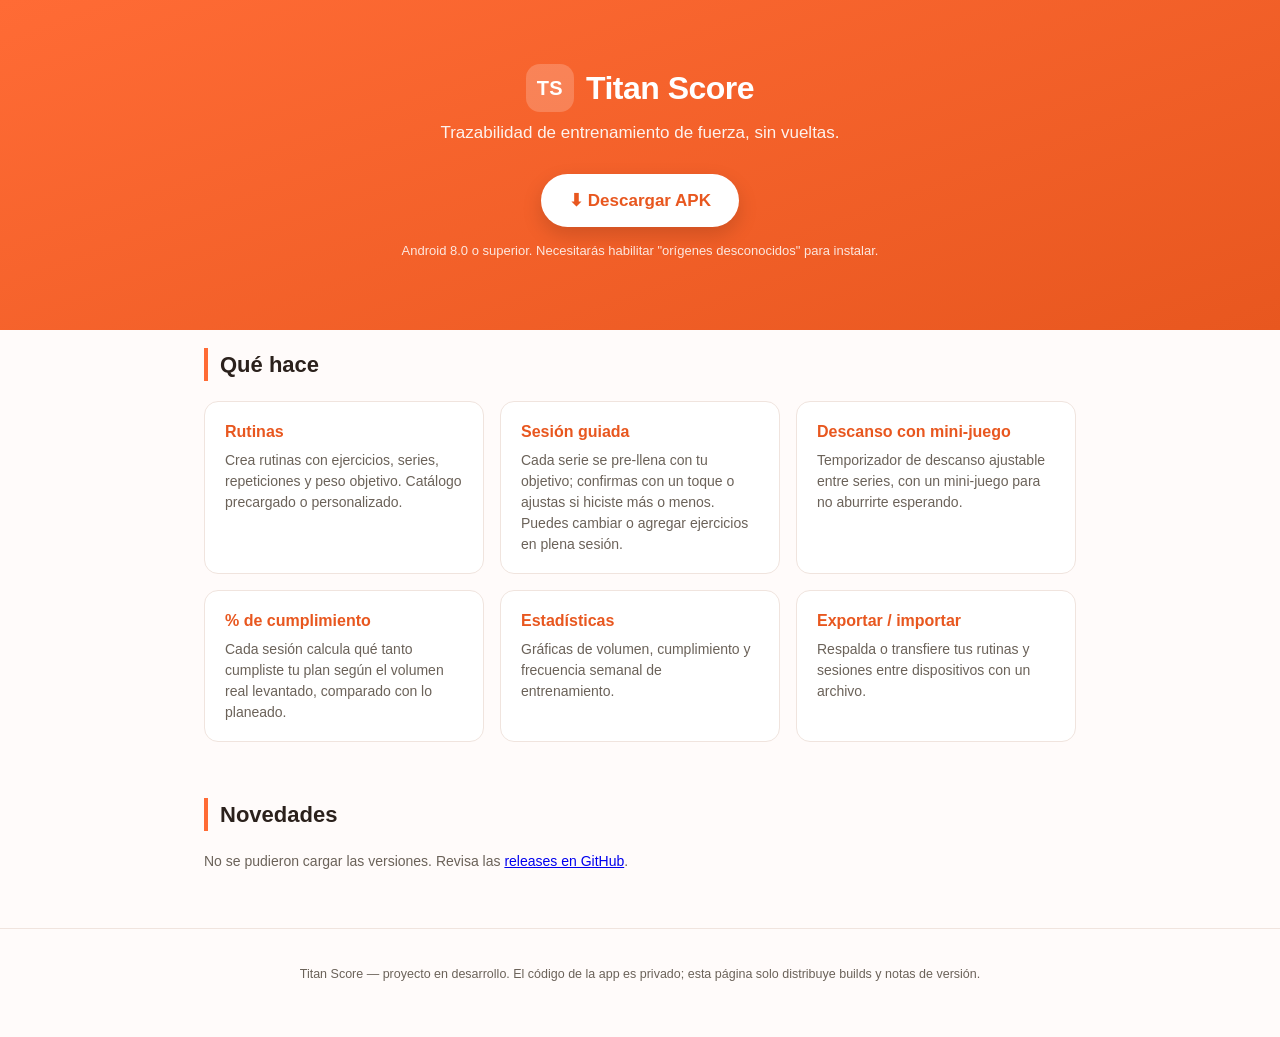
==== index.html @ 072d1403 "Página de descargas de Titan Score" ====
<!DOCTYPE html>
<html lang="es">
<head>
<meta charset="UTF-8">
<meta name="viewport" content="width=device-width, initial-scale=1.0">
<title>Titan Score — App de entrenamiento</title>
<meta name="description" content="Titan Score: registra tus rutinas y sesiones de entrenamiento de fuerza. Descarga el APK más reciente.">
<link rel="stylesheet" href="style.css">
</head>
<body>

<header class="hero">
  <div class="container">
    <div class="brand">
      <span class="brand-mark">TS</span>
      <span class="brand-name">Titan Score</span>
    </div>
    <p class="tagline">Trazabilidad de entrenamiento de fuerza, sin vueltas.</p>
    <a id="download-link" class="btn-download" href="#" target="_blank" rel="noopener">
      ⬇ Descargar APK <span id="download-version"></span>
    </a>
    <p class="hint">Android 8.0 o superior. Necesitarás habilitar "orígenes desconocidos" para instalar.</p>
  </div>
</header>

<main class="container">

  <section class="features">
    <h2>Qué hace</h2>
    <div class="feature-grid">
      <div class="feature">
        <h3>Rutinas</h3>
        <p>Crea rutinas con ejercicios, series, repeticiones y peso objetivo. Catálogo precargado o personalizado.</p>
      </div>
      <div class="feature">
        <h3>Sesión guiada</h3>
        <p>Cada serie se pre-llena con tu objetivo; confirmas con un toque o ajustas si hiciste más o menos. Puedes cambiar o agregar ejercicios en plena sesión.</p>
      </div>
      <div class="feature">
        <h3>Descanso con mini-juego</h3>
        <p>Temporizador de descanso ajustable entre series, con un mini-juego para no aburrirte esperando.</p>
      </div>
      <div class="feature">
        <h3>% de cumplimiento</h3>
        <p>Cada sesión calcula qué tanto cumpliste tu plan según el volumen real levantado, comparado con lo planeado.</p>
      </div>
      <div class="feature">
        <h3>Estadísticas</h3>
        <p>Gráficas de volumen, cumplimiento y frecuencia semanal de entrenamiento.</p>
      </div>
      <div class="feature">
        <h3>Exportar / importar</h3>
        <p>Respalda o transfiere tus rutinas y sesiones entre dispositivos con un archivo.</p>
      </div>
    </div>
  </section>

  <section class="notas">
    <h2>Novedades</h2>
    <div id="release-notes">
      <p class="loading">Cargando versiones…</p>
    </div>
  </section>

</main>

<footer>
  <div class="container">
    <p>Titan Score — proyecto en desarrollo. El código de la app es privado; esta página solo distribuye builds y notas de versión.</p>
  </div>
</footer>

<script src="app.js"></script>
</body>
</html>
---- style.css ----
:root {
  --orange: #FF6B35;
  --orange-dark: #E8571F;
  --orange-light: #FFEDE5;
  --text: #2B211C;
  --text-muted: #6B6259;
  --bg: #FFFBFA;
  --card: #FFFFFF;
  --border: #F0E4DE;
}

* {
  box-sizing: border-box;
}

body {
  margin: 0;
  font-family: -apple-system, "Segoe UI", Roboto, Helvetica, Arial, sans-serif;
  background: var(--bg);
  color: var(--text);
  line-height: 1.5;
}

.container {
  max-width: 920px;
  margin: 0 auto;
  padding: 0 24px;
}

.hero {
  background: linear-gradient(160deg, var(--orange) 0%, var(--orange-dark) 100%);
  color: #fff;
  text-align: center;
  padding: 64px 0 56px;
}

.brand {
  display: flex;
  align-items: center;
  justify-content: center;
  gap: 12px;
  margin-bottom: 8px;
}

.brand-mark {
  display: inline-flex;
  align-items: center;
  justify-content: center;
  width: 48px;
  height: 48px;
  border-radius: 14px;
  background: rgba(255, 255, 255, 0.2);
  font-weight: 800;
  font-size: 20px;
  letter-spacing: 0.5px;
}

.brand-name {
  font-size: 32px;
  font-weight: 800;
  letter-spacing: -0.5px;
}

.tagline {
  font-size: 17px;
  opacity: 0.92;
  margin: 8px 0 28px;
}

.btn-download {
  display: inline-block;
  background: #fff;
  color: var(--orange-dark);
  font-weight: 700;
  font-size: 17px;
  padding: 14px 28px;
  border-radius: 999px;
  text-decoration: none;
  box-shadow: 0 8px 20px rgba(0, 0, 0, 0.15);
  transition: transform 0.15s ease;
}

.btn-download:hover {
  transform: translateY(-2px);
}

.hint {
  margin-top: 14px;
  font-size: 13px;
  opacity: 0.85;
}

main {
  padding: 56px 24px 24px;
}

section.features,
section.notas {
  margin-bottom: 56px;
}

h2 {
  font-size: 22px;
  margin-bottom: 20px;
  border-left: 4px solid var(--orange);
  padding-left: 12px;
}

.feature-grid {
  display: grid;
  grid-template-columns: repeat(auto-fit, minmax(230px, 1fr));
  gap: 16px;
}

.feature {
  background: var(--card);
  border: 1px solid var(--border);
  border-radius: 14px;
  padding: 18px 20px;
}

.feature h3 {
  margin: 0 0 6px;
  font-size: 16px;
  color: var(--orange-dark);
}

.feature p {
  margin: 0;
  font-size: 14px;
  color: var(--text-muted);
}

.release {
  background: var(--card);
  border: 1px solid var(--border);
  border-radius: 14px;
  padding: 20px 22px;
  margin-bottom: 14px;
}

.release-header {
  display: flex;
  align-items: baseline;
  gap: 10px;
  flex-wrap: wrap;
  margin-bottom: 8px;
}

.release-version {
  font-weight: 800;
  font-size: 17px;
  color: var(--orange-dark);
}

.release-date {
  font-size: 13px;
  color: var(--text-muted);
}

.release-body {
  font-size: 14px;
  white-space: pre-line;
}

.release-body ul {
  margin: 6px 0;
  padding-left: 20px;
}

.loading,
.error {
  color: var(--text-muted);
  font-size: 14px;
}

footer {
  border-top: 1px solid var(--border);
  padding: 24px 0 40px;
}

footer p {
  font-size: 12.5px;
  color: var(--text-muted);
  text-align: center;
}
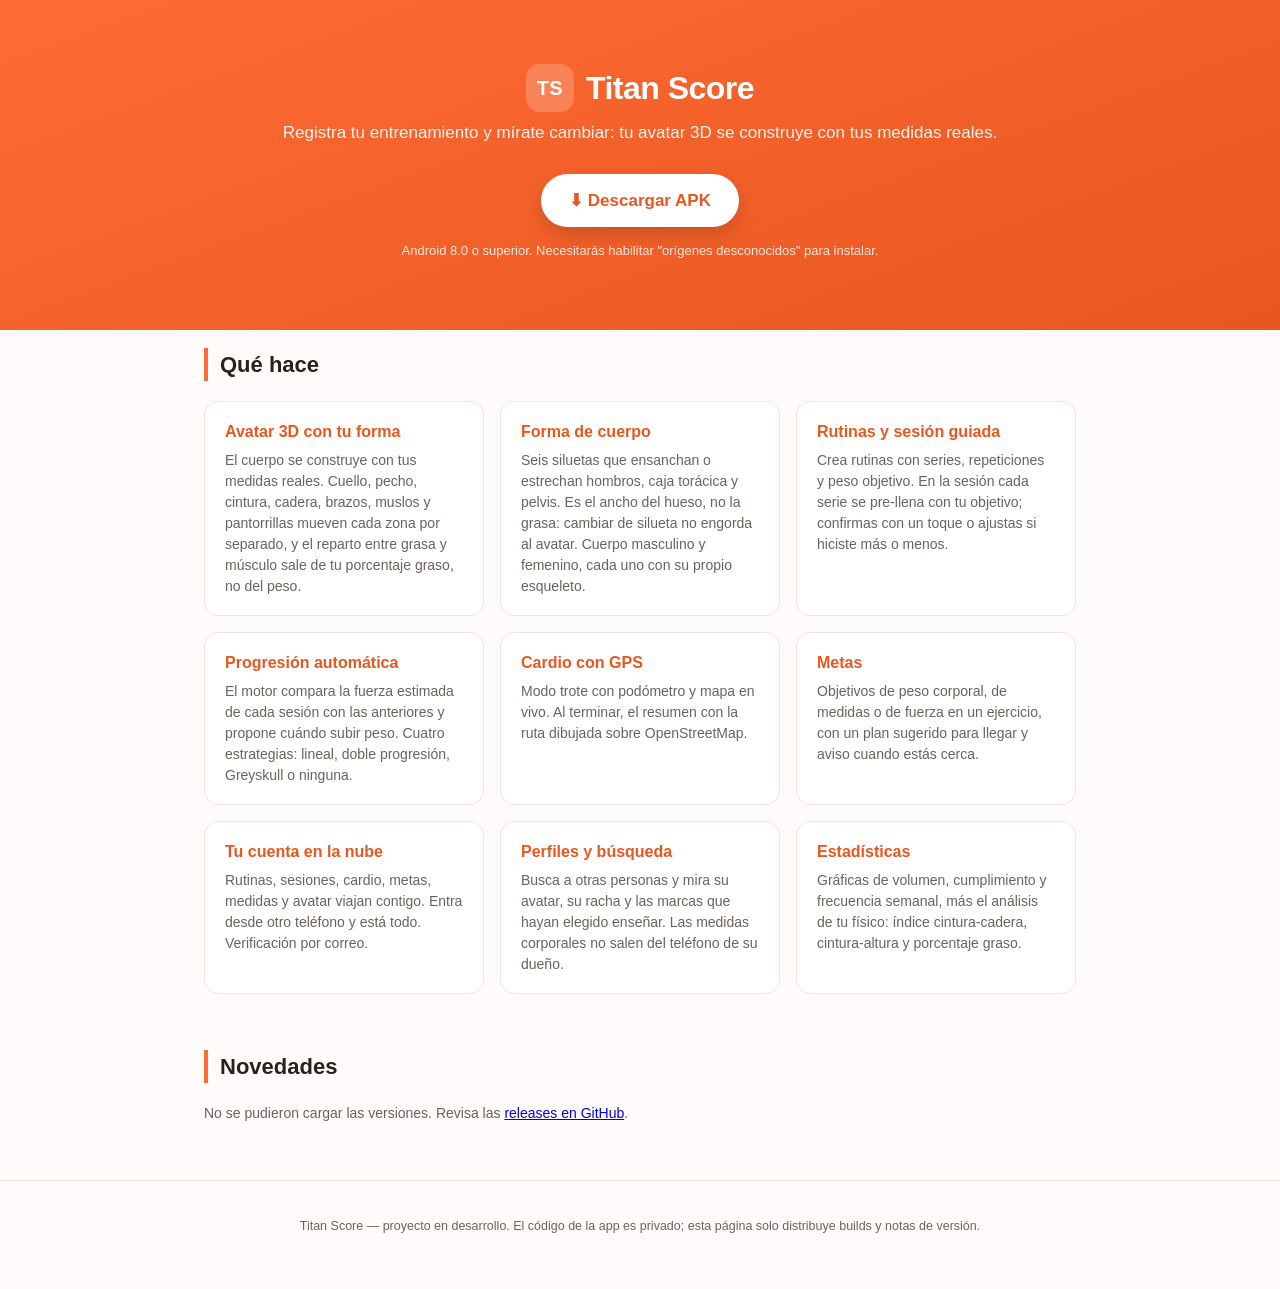
==== commit 935d2728: "Poner el avatar 3D al frente de la página y ampliar las funciones Co-Authored-By: Claude Opus 5 <nor" ====
--- a/index.html
+++ b/index.html
@@ -4,7 +4,7 @@
 <meta charset="UTF-8">
 <meta name="viewport" content="width=device-width, initial-scale=1.0">
 <title>Titan Score — App de entrenamiento</title>
-<meta name="description" content="Titan Score: registra tus rutinas y sesiones de entrenamiento de fuerza. Descarga el APK más reciente.">
+<meta name="description" content="Titan Score: registra tus entrenamientos y mira cómo cambia tu cuerpo en un avatar 3D construido con tus propias medidas. Descarga el APK más reciente.">
 <link rel="stylesheet" href="style.css">
 </head>
 <body>
@@ -15,7 +15,7 @@
       <span class="brand-mark">TS</span>
       <span class="brand-name">Titan Score</span>
     </div>
-    <p class="tagline">Trazabilidad de entrenamiento de fuerza, sin vueltas.</p>
+    <p class="tagline">Registra tu entrenamiento y mírate cambiar: tu avatar 3D se construye con tus medidas reales.</p>
     <a id="download-link" class="btn-download" href="#" target="_blank" rel="noopener">
       ⬇ Descargar APK <span id="download-version"></span>
     </a>
@@ -29,28 +29,40 @@
     <h2>Qué hace</h2>
     <div class="feature-grid">
       <div class="feature">
-        <h3>Rutinas</h3>
-        <p>Crea rutinas con ejercicios, series, repeticiones y peso objetivo. Catálogo precargado o personalizado.</p>
+        <h3>Avatar 3D con tu forma</h3>
+        <p>El cuerpo se construye con tus medidas reales. Cuello, pecho, cintura, cadera, brazos, muslos y pantorrillas mueven cada zona por separado, y el reparto entre grasa y músculo sale de tu porcentaje graso, no del peso.</p>
       </div>
       <div class="feature">
-        <h3>Sesión guiada</h3>
-        <p>Cada serie se pre-llena con tu objetivo; confirmas con un toque o ajustas si hiciste más o menos. Puedes cambiar o agregar ejercicios en plena sesión.</p>
+        <h3>Forma de cuerpo</h3>
+        <p>Seis siluetas que ensanchan o estrechan hombros, caja torácica y pelvis. Es el ancho del hueso, no la grasa: cambiar de silueta no engorda al avatar. Cuerpo masculino y femenino, cada uno con su propio esqueleto.</p>
       </div>
       <div class="feature">
-        <h3>Descanso con mini-juego</h3>
-        <p>Temporizador de descanso ajustable entre series, con un mini-juego para no aburrirte esperando.</p>
+        <h3>Rutinas y sesión guiada</h3>
+        <p>Crea rutinas con series, repeticiones y peso objetivo. En la sesión cada serie se pre-llena con tu objetivo; confirmas con un toque o ajustas si hiciste más o menos.</p>
       </div>
       <div class="feature">
-        <h3>% de cumplimiento</h3>
-        <p>Cada sesión calcula qué tanto cumpliste tu plan según el volumen real levantado, comparado con lo planeado.</p>
+        <h3>Progresión automática</h3>
+        <p>El motor compara la fuerza estimada de cada sesión con las anteriores y propone cuándo subir peso. Cuatro estrategias: lineal, doble progresión, Greyskull o ninguna.</p>
+      </div>
+      <div class="feature">
+        <h3>Cardio con GPS</h3>
+        <p>Modo trote con podómetro y mapa en vivo. Al terminar, el resumen con la ruta dibujada sobre OpenStreetMap.</p>
+      </div>
+      <div class="feature">
+        <h3>Metas</h3>
+        <p>Objetivos de peso corporal, de medidas o de fuerza en un ejercicio, con un plan sugerido para llegar y aviso cuando estás cerca.</p>
+      </div>
+      <div class="feature">
+        <h3>Tu cuenta en la nube</h3>
+        <p>Rutinas, sesiones, cardio, metas, medidas y avatar viajan contigo. Entra desde otro teléfono y está todo. Verificación por correo.</p>
+      </div>
+      <div class="feature">
+        <h3>Perfiles y búsqueda</h3>
+        <p>Busca a otras personas y mira su avatar, su racha y las marcas que hayan elegido enseñar. Las medidas corporales no salen del teléfono de su dueño.</p>
       </div>
       <div class="feature">
         <h3>Estadísticas</h3>
-        <p>Gráficas de volumen, cumplimiento y frecuencia semanal de entrenamiento.</p>
-      </div>
-      <div class="feature">
-        <h3>Exportar / importar</h3>
-        <p>Respalda o transfiere tus rutinas y sesiones entre dispositivos con un archivo.</p>
+        <p>Gráficas de volumen, cumplimiento y frecuencia semanal, más el análisis de tu físico: índice cintura-cadera, cintura-altura y porcentaje graso.</p>
       </div>
     </div>
   </section>
--- a/style.css
+++ b/style.css
@@ -168,6 +168,22 @@
   padding-left: 20px;
 }
 
+.release-download {
+  display: inline-block;
+  margin-top: 12px;
+  font-size: 13px;
+  font-weight: 700;
+  color: var(--orange-dark);
+  text-decoration: none;
+  border: 1px solid var(--orange);
+  border-radius: 999px;
+  padding: 6px 14px;
+}
+
+.release-download:hover {
+  background: var(--orange-light);
+}
+
 .loading,
 .error {
   color: var(--text-muted);
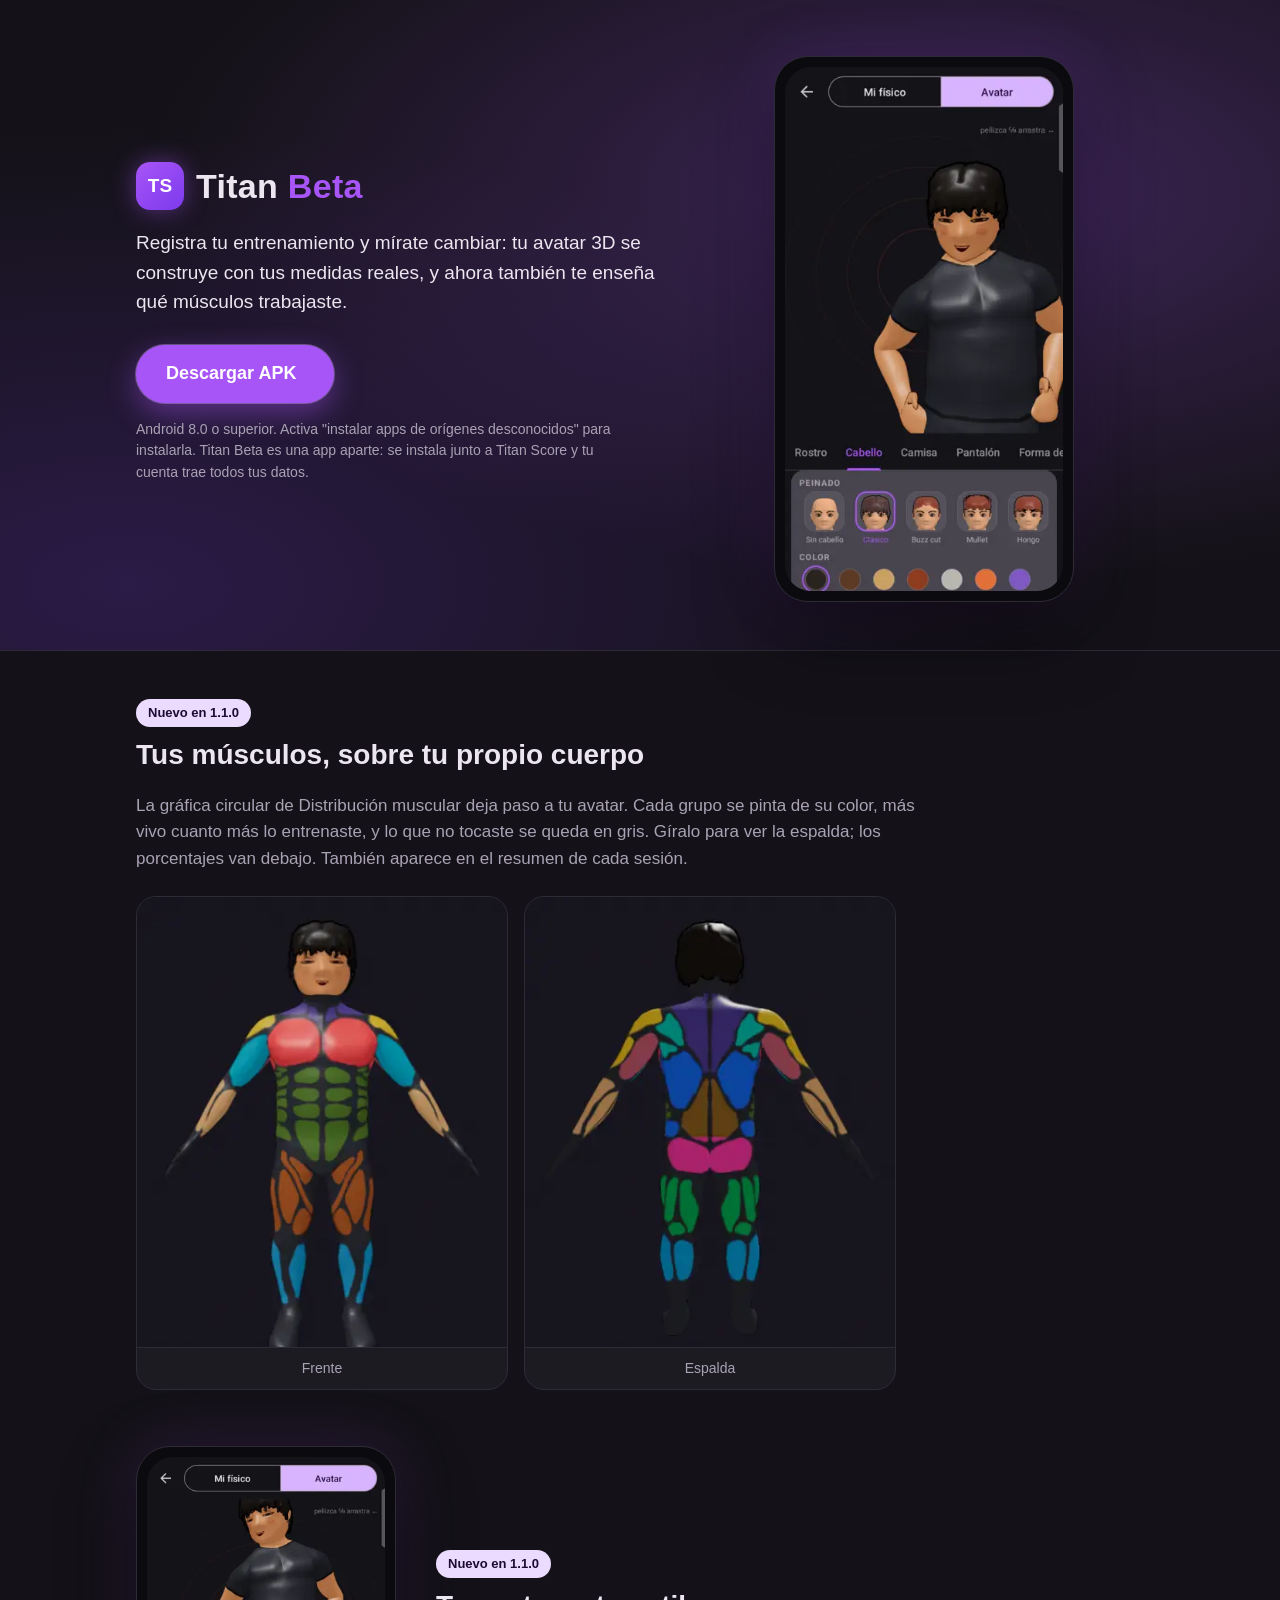
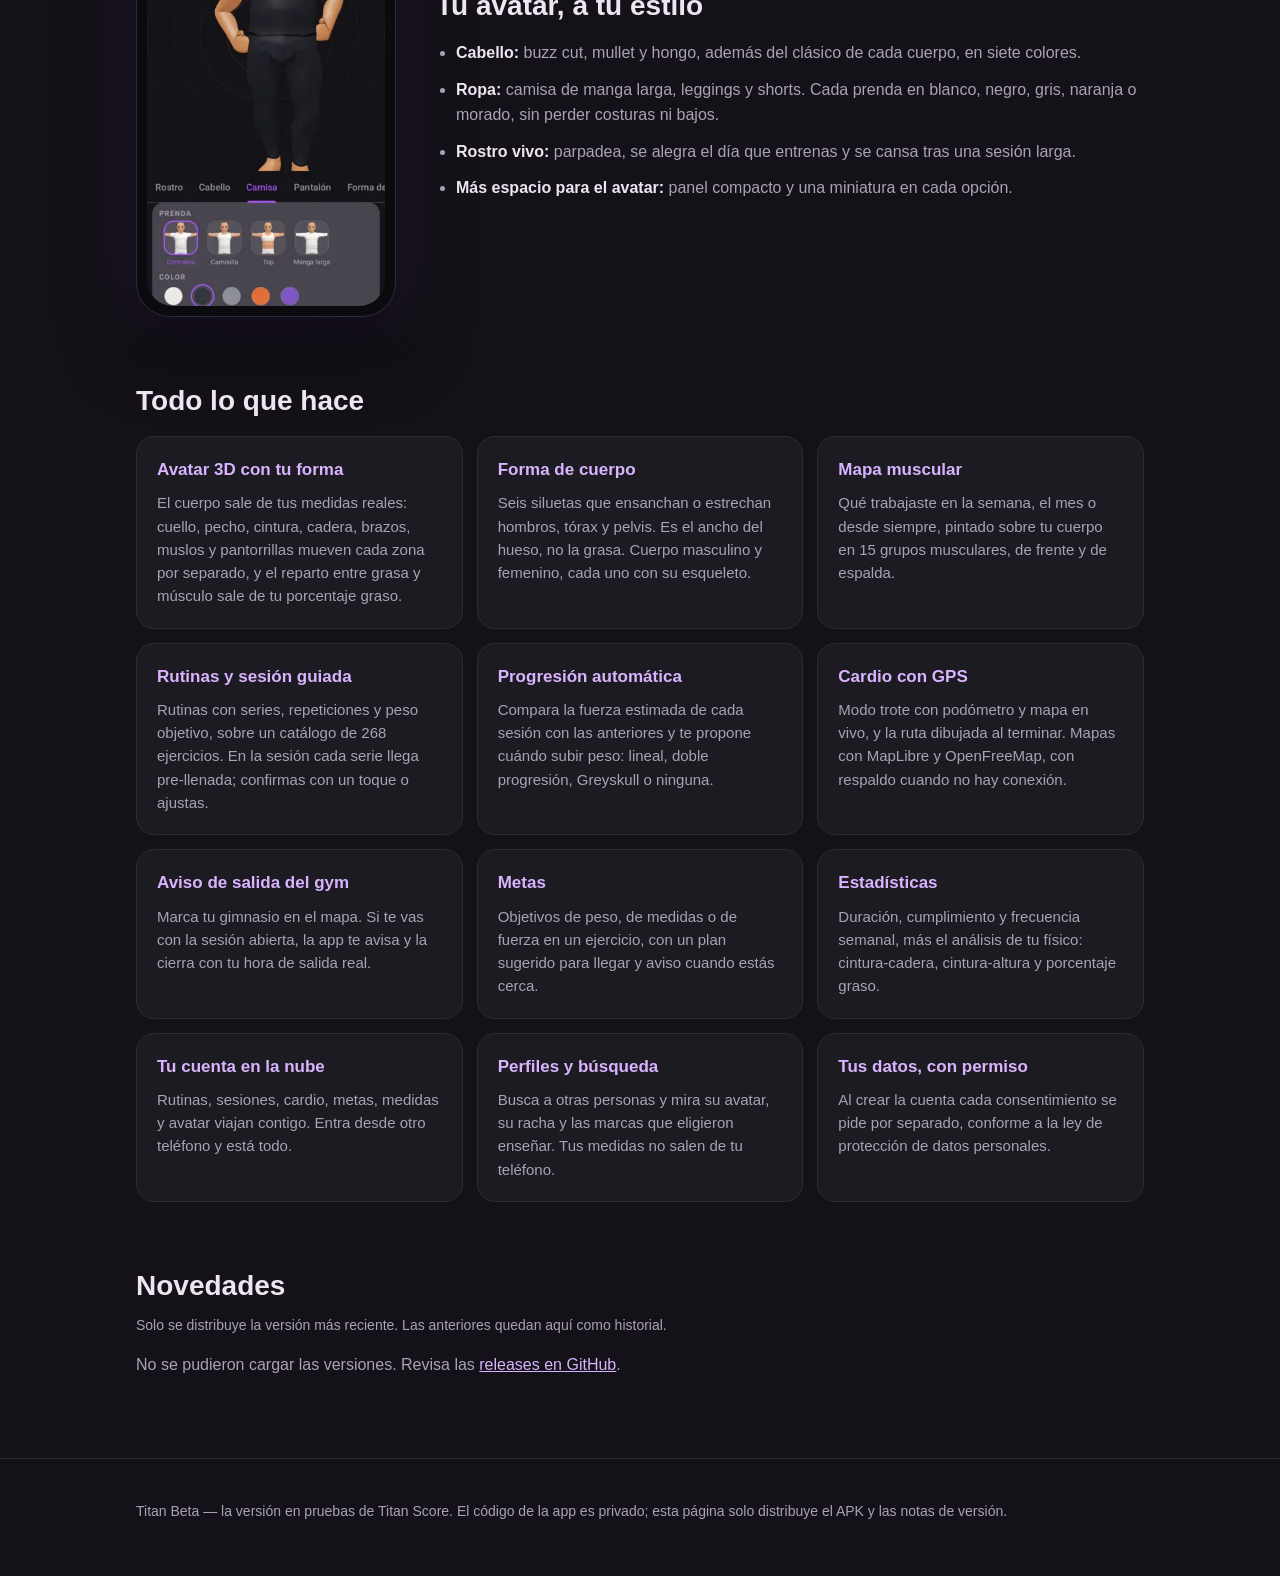
==== commit ce1d1501: "Rehacer la página para Titan Beta: violeta, capturas reales, funciones de la 1.1.0 y descarga solo d" ====
--- a/index.html
+++ b/index.html
@@ -3,72 +3,123 @@
 <head>
 <meta charset="UTF-8">
 <meta name="viewport" content="width=device-width, initial-scale=1.0">
-<title>Titan Score — App de entrenamiento</title>
-<meta name="description" content="Titan Score: registra tus entrenamientos y mira cómo cambia tu cuerpo en un avatar 3D construido con tus propias medidas. Descarga el APK más reciente.">
+<title>Titan Beta — Titan Score</title>
+<meta name="description" content="Titan Beta: registra tus entrenamientos y mírate cambiar en un avatar 3D construido con tus medidas, con mapa muscular, cardio con GPS y aviso de salida del gym. Descarga el APK.">
+<meta name="theme-color" content="#141218">
 <link rel="stylesheet" href="style.css">
 </head>
 <body>
 
 <header class="hero">
-  <div class="container">
-    <div class="brand">
-      <span class="brand-mark">TS</span>
-      <span class="brand-name">Titan Score</span>
+  <div class="container hero-grid">
+    <div class="hero-text">
+      <div class="brand">
+        <span class="brand-mark">TS</span>
+        <span class="brand-name">Titan <span class="acento">Beta</span></span>
+      </div>
+      <p class="tagline">Registra tu entrenamiento y mírate cambiar: tu avatar 3D se construye con tus medidas reales, y ahora también te enseña qué músculos trabajaste.</p>
+      <a id="download-link" class="btn-download" href="https://github.com/JuanOV27/titan-score-app/releases/latest" target="_blank" rel="noopener">
+        Descargar APK <span id="download-version"></span>
+      </a>
+      <p class="hint">Android 8.0 o superior. Activa "instalar apps de orígenes desconocidos" para instalarla. Titan Beta es una app aparte: se instala junto a Titan Score y tu cuenta trae todos tus datos.</p>
     </div>
-    <p class="tagline">Registra tu entrenamiento y mírate cambiar: tu avatar 3D se construye con tus medidas reales.</p>
-    <a id="download-link" class="btn-download" href="#" target="_blank" rel="noopener">
-      ⬇ Descargar APK <span id="download-version"></span>
-    </a>
-    <p class="hint">Android 8.0 o superior. Necesitarás habilitar "orígenes desconocidos" para instalar.</p>
+    <figure class="telefono">
+      <img src="img/personalizar-cabello.webp" width="360" height="678" alt="Pantalla de personalización del avatar en la sección Cabello, con miniaturas de cada peinado y la paleta de colores">
+    </figure>
   </div>
 </header>
 
 <main class="container">
 
+  <section class="destacado">
+    <span class="etiqueta">Nuevo en 1.1.0</span>
+    <h2>Tus músculos, sobre tu propio cuerpo</h2>
+    <p class="lead">La gráfica circular de Distribución muscular deja paso a tu avatar. Cada grupo se pinta de su color, más vivo cuanto más lo entrenaste, y lo que no tocaste se queda en gris. Gíralo para ver la espalda; los porcentajes van debajo. También aparece en el resumen de cada sesión.</p>
+    <div class="par-mapa">
+      <figure>
+        <img src="img/mapa-frente.webp" width="400" height="486" alt="Mapa muscular de frente: pectorales, hombros, bíceps, abdomen y cuádriceps coloreados">
+        <figcaption>Frente</figcaption>
+      </figure>
+      <figure>
+        <img src="img/mapa-espalda.webp" width="400" height="486" alt="Mapa muscular de espalda: trapecios, dorsales, glúteos, isquiotibiales y pantorrillas coloreados">
+        <figcaption>Espalda</figcaption>
+      </figure>
+    </div>
+  </section>
+
+  <section class="destacado invertido">
+    <figure class="telefono pequeno">
+      <img src="img/personalizar-ropa.webp" width="360" height="678" alt="Sección Camisa de la personalización: camiseta, camisilla, top y manga larga, con cinco colores">
+    </figure>
+    <div>
+      <span class="etiqueta">Nuevo en 1.1.0</span>
+      <h2>Tu avatar, a tu estilo</h2>
+      <ul class="lista">
+        <li><strong>Cabello:</strong> buzz cut, mullet y hongo, además del clásico de cada cuerpo, en siete colores.</li>
+        <li><strong>Ropa:</strong> camisa de manga larga, leggings y shorts. Cada prenda en blanco, negro, gris, naranja o morado, sin perder costuras ni bajos.</li>
+        <li><strong>Rostro vivo:</strong> parpadea, se alegra el día que entrenas y se cansa tras una sesión larga.</li>
+        <li><strong>Más espacio para el avatar:</strong> panel compacto y una miniatura en cada opción.</li>
+      </ul>
+    </div>
+  </section>
+
   <section class="features">
-    <h2>Qué hace</h2>
+    <h2>Todo lo que hace</h2>
     <div class="feature-grid">
       <div class="feature">
         <h3>Avatar 3D con tu forma</h3>
-        <p>El cuerpo se construye con tus medidas reales. Cuello, pecho, cintura, cadera, brazos, muslos y pantorrillas mueven cada zona por separado, y el reparto entre grasa y músculo sale de tu porcentaje graso, no del peso.</p>
+        <p>El cuerpo sale de tus medidas reales: cuello, pecho, cintura, cadera, brazos, muslos y pantorrillas mueven cada zona por separado, y el reparto entre grasa y músculo sale de tu porcentaje graso.</p>
       </div>
       <div class="feature">
         <h3>Forma de cuerpo</h3>
-        <p>Seis siluetas que ensanchan o estrechan hombros, caja torácica y pelvis. Es el ancho del hueso, no la grasa: cambiar de silueta no engorda al avatar. Cuerpo masculino y femenino, cada uno con su propio esqueleto.</p>
+        <p>Seis siluetas que ensanchan o estrechan hombros, tórax y pelvis. Es el ancho del hueso, no la grasa. Cuerpo masculino y femenino, cada uno con su esqueleto.</p>
+      </div>
+      <div class="feature">
+        <h3>Mapa muscular</h3>
+        <p>Qué trabajaste en la semana, el mes o desde siempre, pintado sobre tu cuerpo en 15 grupos musculares, de frente y de espalda.</p>
       </div>
       <div class="feature">
         <h3>Rutinas y sesión guiada</h3>
-        <p>Crea rutinas con series, repeticiones y peso objetivo. En la sesión cada serie se pre-llena con tu objetivo; confirmas con un toque o ajustas si hiciste más o menos.</p>
+        <p>Rutinas con series, repeticiones y peso objetivo, sobre un catálogo de 268 ejercicios. En la sesión cada serie llega pre-llenada; confirmas con un toque o ajustas.</p>
       </div>
       <div class="feature">
         <h3>Progresión automática</h3>
-        <p>El motor compara la fuerza estimada de cada sesión con las anteriores y propone cuándo subir peso. Cuatro estrategias: lineal, doble progresión, Greyskull o ninguna.</p>
+        <p>Compara la fuerza estimada de cada sesión con las anteriores y te propone cuándo subir peso: lineal, doble progresión, Greyskull o ninguna.</p>
       </div>
       <div class="feature">
         <h3>Cardio con GPS</h3>
-        <p>Modo trote con podómetro y mapa en vivo. Al terminar, el resumen con la ruta dibujada sobre OpenStreetMap.</p>
+        <p>Modo trote con podómetro y mapa en vivo, y la ruta dibujada al terminar. Mapas con MapLibre y OpenFreeMap, con respaldo cuando no hay conexión.</p>
+      </div>
+      <div class="feature">
+        <h3>Aviso de salida del gym</h3>
+        <p>Marca tu gimnasio en el mapa. Si te vas con la sesión abierta, la app te avisa y la cierra con tu hora de salida real.</p>
       </div>
       <div class="feature">
         <h3>Metas</h3>
-        <p>Objetivos de peso corporal, de medidas o de fuerza en un ejercicio, con un plan sugerido para llegar y aviso cuando estás cerca.</p>
+        <p>Objetivos de peso, de medidas o de fuerza en un ejercicio, con un plan sugerido para llegar y aviso cuando estás cerca.</p>
+      </div>
+      <div class="feature">
+        <h3>Estadísticas</h3>
+        <p>Duración, cumplimiento y frecuencia semanal, más el análisis de tu físico: cintura-cadera, cintura-altura y porcentaje graso.</p>
       </div>
       <div class="feature">
         <h3>Tu cuenta en la nube</h3>
-        <p>Rutinas, sesiones, cardio, metas, medidas y avatar viajan contigo. Entra desde otro teléfono y está todo. Verificación por correo.</p>
+        <p>Rutinas, sesiones, cardio, metas, medidas y avatar viajan contigo. Entra desde otro teléfono y está todo.</p>
       </div>
       <div class="feature">
         <h3>Perfiles y búsqueda</h3>
-        <p>Busca a otras personas y mira su avatar, su racha y las marcas que hayan elegido enseñar. Las medidas corporales no salen del teléfono de su dueño.</p>
+        <p>Busca a otras personas y mira su avatar, su racha y las marcas que eligieron enseñar. Tus medidas no salen de tu teléfono.</p>
       </div>
       <div class="feature">
-        <h3>Estadísticas</h3>
-        <p>Gráficas de volumen, cumplimiento y frecuencia semanal, más el análisis de tu físico: índice cintura-cadera, cintura-altura y porcentaje graso.</p>
+        <h3>Tus datos, con permiso</h3>
+        <p>Al crear la cuenta cada consentimiento se pide por separado, conforme a la ley de protección de datos personales.</p>
       </div>
     </div>
   </section>
 
   <section class="notas">
     <h2>Novedades</h2>
+    <p class="nota-descarga">Solo se distribuye la versión más reciente. Las anteriores quedan aquí como historial.</p>
     <div id="release-notes">
       <p class="loading">Cargando versiones…</p>
     </div>
@@ -78,7 +129,7 @@
 
 <footer>
   <div class="container">
-    <p>Titan Score — proyecto en desarrollo. El código de la app es privado; esta página solo distribuye builds y notas de versión.</p>
+    <p>Titan Beta — la versión en pruebas de Titan Score. El código de la app es privado; esta página solo distribuye el APK y las notas de versión.</p>
   </div>
 </footer>
 
--- a/style.css
+++ b/style.css
@@ -1,45 +1,73 @@
+/* Identidad de Titan Beta: el mismo violeta neón que la app (src/debug/res/values/colors.xml)
+   sobre el fondo oscuro de la app. */
 :root {
-  --orange: #FF6B35;
-  --orange-dark: #E8571F;
-  --orange-light: #FFEDE5;
-  --text: #2B211C;
-  --text-muted: #6B6259;
-  --bg: #FFFBFA;
-  --card: #FFFFFF;
-  --border: #F0E4DE;
+  --violeta: #A855F7;
+  --violeta-hondo: #7C3AED;
+  --lavanda: #D8B4FE;
+  --contenedor: #EBDCFF;
+  --sobre-contenedor: #1E0A33;
+  --fondo: #141218;
+  --tarjeta: #1D1B22;
+  --borde: #2E2B36;
+  --texto: #ECE6F0;
+  --texto-tenue: #A9A2B4;
 }
 
 * {
   box-sizing: border-box;
+}
+
+html {
+  background: var(--fondo);
 }
 
 body {
   margin: 0;
   font-family: -apple-system, "Segoe UI", Roboto, Helvetica, Arial, sans-serif;
-  background: var(--bg);
-  color: var(--text);
-  line-height: 1.5;
+  background: var(--fondo);
+  color: var(--texto);
+  line-height: 1.55;
+}
+
+img {
+  max-width: 100%;
+  height: auto;
+  display: block;
 }
 
 .container {
-  max-width: 920px;
+  max-width: 1040px;
   margin: 0 auto;
-  padding: 0 24px;
-}
+  padding: 0 16px;
+}
+
+.acento {
+  color: var(--violeta);
+}
+
+/* ---- Hero ---------------------------------------------------------------- */
 
 .hero {
-  background: linear-gradient(160deg, var(--orange) 0%, var(--orange-dark) 100%);
-  color: #fff;
-  text-align: center;
-  padding: 64px 0 56px;
+  background:
+    radial-gradient(ellipse at 75% 30%, rgba(168, 85, 247, 0.28), transparent 60%),
+    radial-gradient(ellipse at 10% 90%, rgba(124, 58, 237, 0.22), transparent 55%),
+    var(--fondo);
+  padding: 56px 0 48px;
+  border-bottom: 1px solid var(--borde);
+}
+
+.hero-grid {
+  display: grid;
+  grid-template-columns: 1.2fr 1fr;
+  gap: 40px;
+  align-items: center;
 }
 
 .brand {
   display: flex;
   align-items: center;
-  justify-content: center;
   gap: 12px;
-  margin-bottom: 8px;
+  margin-bottom: 16px;
 }
 
 .brand-mark {
@@ -49,154 +77,338 @@
   width: 48px;
   height: 48px;
   border-radius: 14px;
-  background: rgba(255, 255, 255, 0.2);
+  background: linear-gradient(140deg, var(--violeta), var(--violeta-hondo));
+  color: #fff;
   font-weight: 800;
-  font-size: 20px;
-  letter-spacing: 0.5px;
+  font-size: 19px;
+  box-shadow: 0 0 24px rgba(168, 85, 247, 0.45);
 }
 
 .brand-name {
-  font-size: 32px;
+  font-size: 34px;
   font-weight: 800;
-  letter-spacing: -0.5px;
+  letter-spacing: 0.3px;
 }
 
 .tagline {
+  font-size: 19px;
+  color: var(--texto);
+  margin: 0 0 28px;
+  max-width: 34em;
+}
+
+.btn-download {
+  display: inline-flex;
+  align-items: center;
+  gap: 8px;
+  background: var(--violeta);
+  color: #fff;
+  font-weight: 700;
+  font-size: 18px;
+  padding: 15px 30px;
+  border-radius: 999px;
+  text-decoration: none;
+  box-shadow: 0 0 0 1px rgba(216, 180, 254, 0.35), 0 10px 30px rgba(168, 85, 247, 0.45);
+  transition: transform 0.15s ease, box-shadow 0.15s ease, background 0.15s ease;
+}
+
+.btn-download:hover,
+.btn-download:focus-visible {
+  background: var(--violeta-hondo);
+  transform: translateY(-2px);
+  box-shadow: 0 0 0 1px var(--lavanda), 0 14px 36px rgba(168, 85, 247, 0.55);
+}
+
+.btn-download:focus-visible {
+  outline: 3px solid var(--lavanda);
+  outline-offset: 3px;
+}
+
+#download-version {
+  font-weight: 500;
+  opacity: 0.85;
+}
+
+.hint {
+  margin-top: 16px;
+  font-size: 14px;
+  color: var(--texto-tenue);
+  max-width: 34em;
+}
+
+.telefono {
+  margin: 0;
+  justify-self: center;
+  width: 100%;
+  max-width: 300px;
+  border-radius: 34px;
+  padding: 10px;
+  background: #0B0A0E;
+  border: 1px solid var(--borde);
+  box-shadow: 0 30px 70px rgba(0, 0, 0, 0.55), 0 0 60px rgba(168, 85, 247, 0.18);
+}
+
+.telefono img {
+  border-radius: 26px;
+}
+
+.telefono.pequeno {
+  max-width: 260px;
+}
+
+/* ---- Secciones destacadas ----------------------------------------------- */
+
+main {
+  padding-top: 24px;
+}
+
+section {
+  padding: 48px 0 8px;
+}
+
+h2 {
+  font-size: 28px;
+  margin: 6px 0 14px;
+}
+
+.etiqueta {
+  display: inline-block;
+  background: var(--contenedor);
+  color: var(--sobre-contenedor);
+  font-size: 13px;
+  font-weight: 700;
+  padding: 4px 12px;
+  border-radius: 999px;
+}
+
+.lead {
+  color: var(--texto-tenue);
   font-size: 17px;
-  opacity: 0.92;
-  margin: 8px 0 28px;
-}
-
-.btn-download {
-  display: inline-block;
-  background: #fff;
-  color: var(--orange-dark);
+  max-width: 46em;
+}
+
+.par-mapa {
+  display: grid;
+  grid-template-columns: 1fr 1fr;
+  gap: 16px;
+  margin-top: 24px;
+  max-width: 760px;
+}
+
+.par-mapa figure {
+  margin: 0;
+  background: var(--tarjeta);
+  border: 1px solid var(--borde);
+  border-radius: 20px;
+  overflow: hidden;
+}
+
+.par-mapa figcaption {
+  text-align: center;
+  padding: 10px;
+  color: var(--texto-tenue);
+  font-size: 14px;
+  border-top: 1px solid var(--borde);
+}
+
+.destacado.invertido {
+  display: grid;
+  grid-template-columns: auto 1fr;
+  gap: 40px;
+  align-items: center;
+}
+
+.lista {
+  padding-left: 20px;
+  margin: 0;
+}
+
+.lista li {
+  margin-bottom: 12px;
+  color: var(--texto-tenue);
+}
+
+.lista strong {
+  color: var(--texto);
+}
+
+/* ---- Funciones ------------------------------------------------------------ */
+
+.feature-grid {
+  display: grid;
+  grid-template-columns: repeat(auto-fill, minmax(250px, 1fr));
+  gap: 14px;
+  margin-top: 8px;
+}
+
+.feature {
+  background: var(--tarjeta);
+  border: 1px solid var(--borde);
+  border-radius: 18px;
+  padding: 20px;
+  transition: border-color 0.15s ease;
+}
+
+.feature:hover {
+  border-color: rgba(168, 85, 247, 0.55);
+}
+
+.feature h3 {
+  margin: 0 0 8px;
+  font-size: 17px;
+  color: var(--lavanda);
+}
+
+.feature p {
+  margin: 0;
+  color: var(--texto-tenue);
+  font-size: 15px;
+}
+
+/* ---- Novedades ------------------------------------------------------------ */
+
+.nota-descarga {
+  color: var(--texto-tenue);
+  font-size: 14px;
+  margin-top: -6px;
+}
+
+.release {
+  background: var(--tarjeta);
+  border: 1px solid var(--borde);
+  border-radius: 18px;
+  padding: 20px 22px;
+  margin-bottom: 14px;
+}
+
+.release.actual {
+  border-color: rgba(168, 85, 247, 0.6);
+  box-shadow: 0 0 30px rgba(168, 85, 247, 0.12);
+}
+
+.release-header {
+  display: flex;
+  flex-wrap: wrap;
+  justify-content: space-between;
+  align-items: baseline;
+  gap: 8px;
+  margin-bottom: 8px;
+}
+
+.release-version {
   font-weight: 700;
   font-size: 17px;
-  padding: 14px 28px;
-  border-radius: 999px;
-  text-decoration: none;
-  box-shadow: 0 8px 20px rgba(0, 0, 0, 0.15);
-  transition: transform 0.15s ease;
-}
-
-.btn-download:hover {
-  transform: translateY(-2px);
-}
-
-.hint {
-  margin-top: 14px;
-  font-size: 13px;
-  opacity: 0.85;
-}
-
-main {
-  padding: 56px 24px 24px;
-}
-
-section.features,
-section.notas {
-  margin-bottom: 56px;
-}
-
-h2 {
-  font-size: 22px;
-  margin-bottom: 20px;
-  border-left: 4px solid var(--orange);
-  padding-left: 12px;
-}
-
-.feature-grid {
-  display: grid;
-  grid-template-columns: repeat(auto-fit, minmax(230px, 1fr));
-  gap: 16px;
-}
-
-.feature {
-  background: var(--card);
-  border: 1px solid var(--border);
-  border-radius: 14px;
-  padding: 18px 20px;
-}
-
-.feature h3 {
-  margin: 0 0 6px;
-  font-size: 16px;
-  color: var(--orange-dark);
-}
-
-.feature p {
-  margin: 0;
+}
+
+.release-date {
+  color: var(--texto-tenue);
   font-size: 14px;
-  color: var(--text-muted);
-}
-
-.release {
-  background: var(--card);
-  border: 1px solid var(--border);
-  border-radius: 14px;
-  padding: 20px 22px;
-  margin-bottom: 14px;
-}
-
-.release-header {
-  display: flex;
-  align-items: baseline;
-  gap: 10px;
-  flex-wrap: wrap;
-  margin-bottom: 8px;
-}
-
-.release-version {
-  font-weight: 800;
-  font-size: 17px;
-  color: var(--orange-dark);
-}
-
-.release-date {
-  font-size: 13px;
-  color: var(--text-muted);
 }
 
 .release-body {
-  font-size: 14px;
-  white-space: pre-line;
+  color: var(--texto-tenue);
+  font-size: 15px;
+}
+
+.release-body strong {
+  color: var(--texto);
 }
 
 .release-body ul {
-  margin: 6px 0;
   padding-left: 20px;
 }
 
 .release-download {
   display: inline-block;
-  margin-top: 12px;
-  font-size: 13px;
+  margin-top: 6px;
   font-weight: 700;
-  color: var(--orange-dark);
+  color: var(--lavanda);
   text-decoration: none;
-  border: 1px solid var(--orange);
-  border-radius: 999px;
-  padding: 6px 14px;
 }
 
 .release-download:hover {
-  background: var(--orange-light);
+  text-decoration: underline;
+}
+
+details.release summary {
+  cursor: pointer;
+  list-style: none;
+}
+
+details.release summary::-webkit-details-marker {
+  display: none;
+}
+
+details.release summary .release-header {
+  margin-bottom: 0;
+}
+
+details.release[open] summary .release-header {
+  margin-bottom: 8px;
 }
 
 .loading,
 .error {
-  color: var(--text-muted);
+  color: var(--texto-tenue);
+}
+
+.error a {
+  color: var(--lavanda);
+}
+
+footer {
+  margin-top: 56px;
+  padding: 28px 0 40px;
+  border-top: 1px solid var(--borde);
+  color: var(--texto-tenue);
   font-size: 14px;
 }
 
-footer {
-  border-top: 1px solid var(--border);
-  padding: 24px 0 40px;
-}
-
-footer p {
-  font-size: 12.5px;
-  color: var(--text-muted);
-  text-align: center;
-}
+/* ---- Teléfono ------------------------------------------------------------- */
+
+@media (max-width: 760px) {
+  .hero {
+    padding: 40px 0 36px;
+  }
+
+  .hero-grid,
+  .destacado.invertido {
+    grid-template-columns: 1fr;
+    gap: 28px;
+  }
+
+  .brand-name {
+    font-size: 28px;
+  }
+
+  .tagline {
+    font-size: 17px;
+  }
+
+  .btn-download {
+    width: 100%;
+    justify-content: center;
+  }
+
+  .telefono {
+    max-width: 240px;
+  }
+
+  .destacado.invertido .telefono {
+    order: 2;
+  }
+
+  .par-mapa {
+    gap: 10px;
+  }
+
+  h2 {
+    font-size: 24px;
+  }
+}
+
+@media (prefers-reduced-motion: reduce) {
+  * {
+    transition: none !important;
+  }
+}
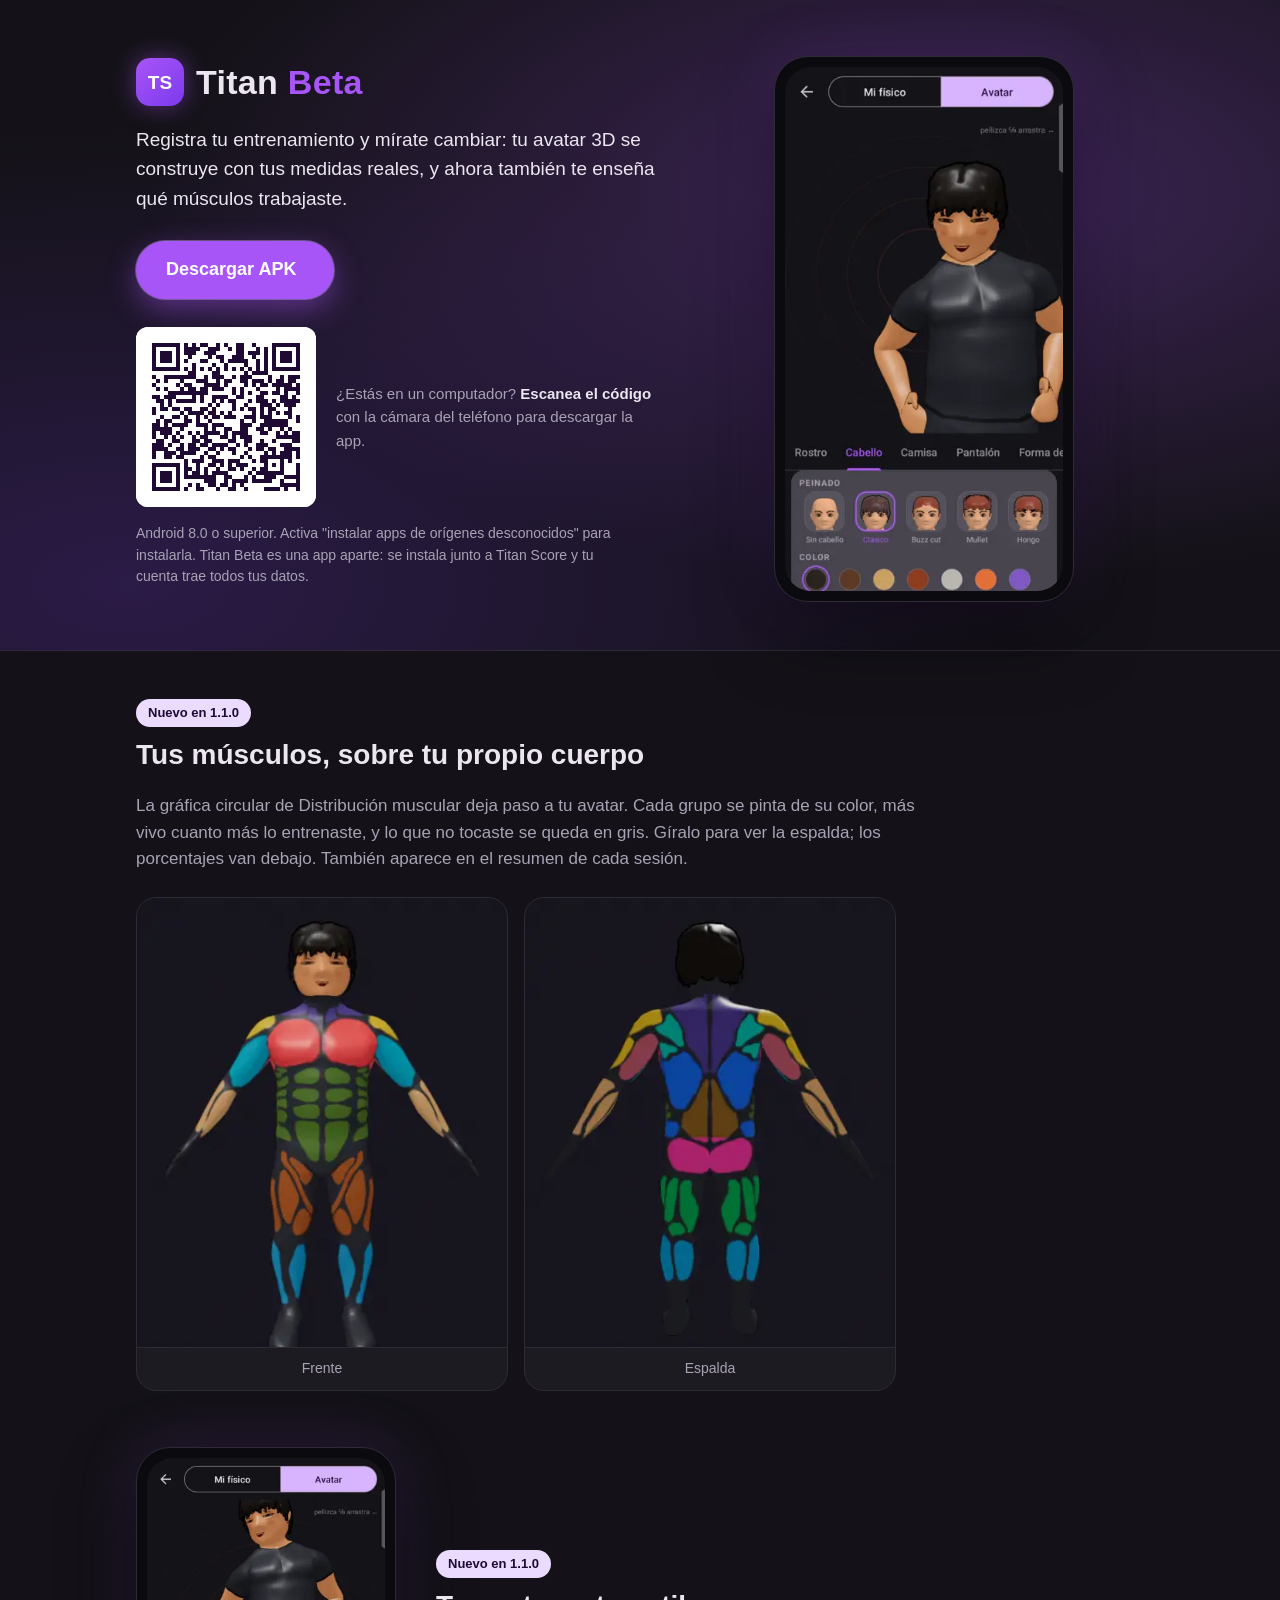
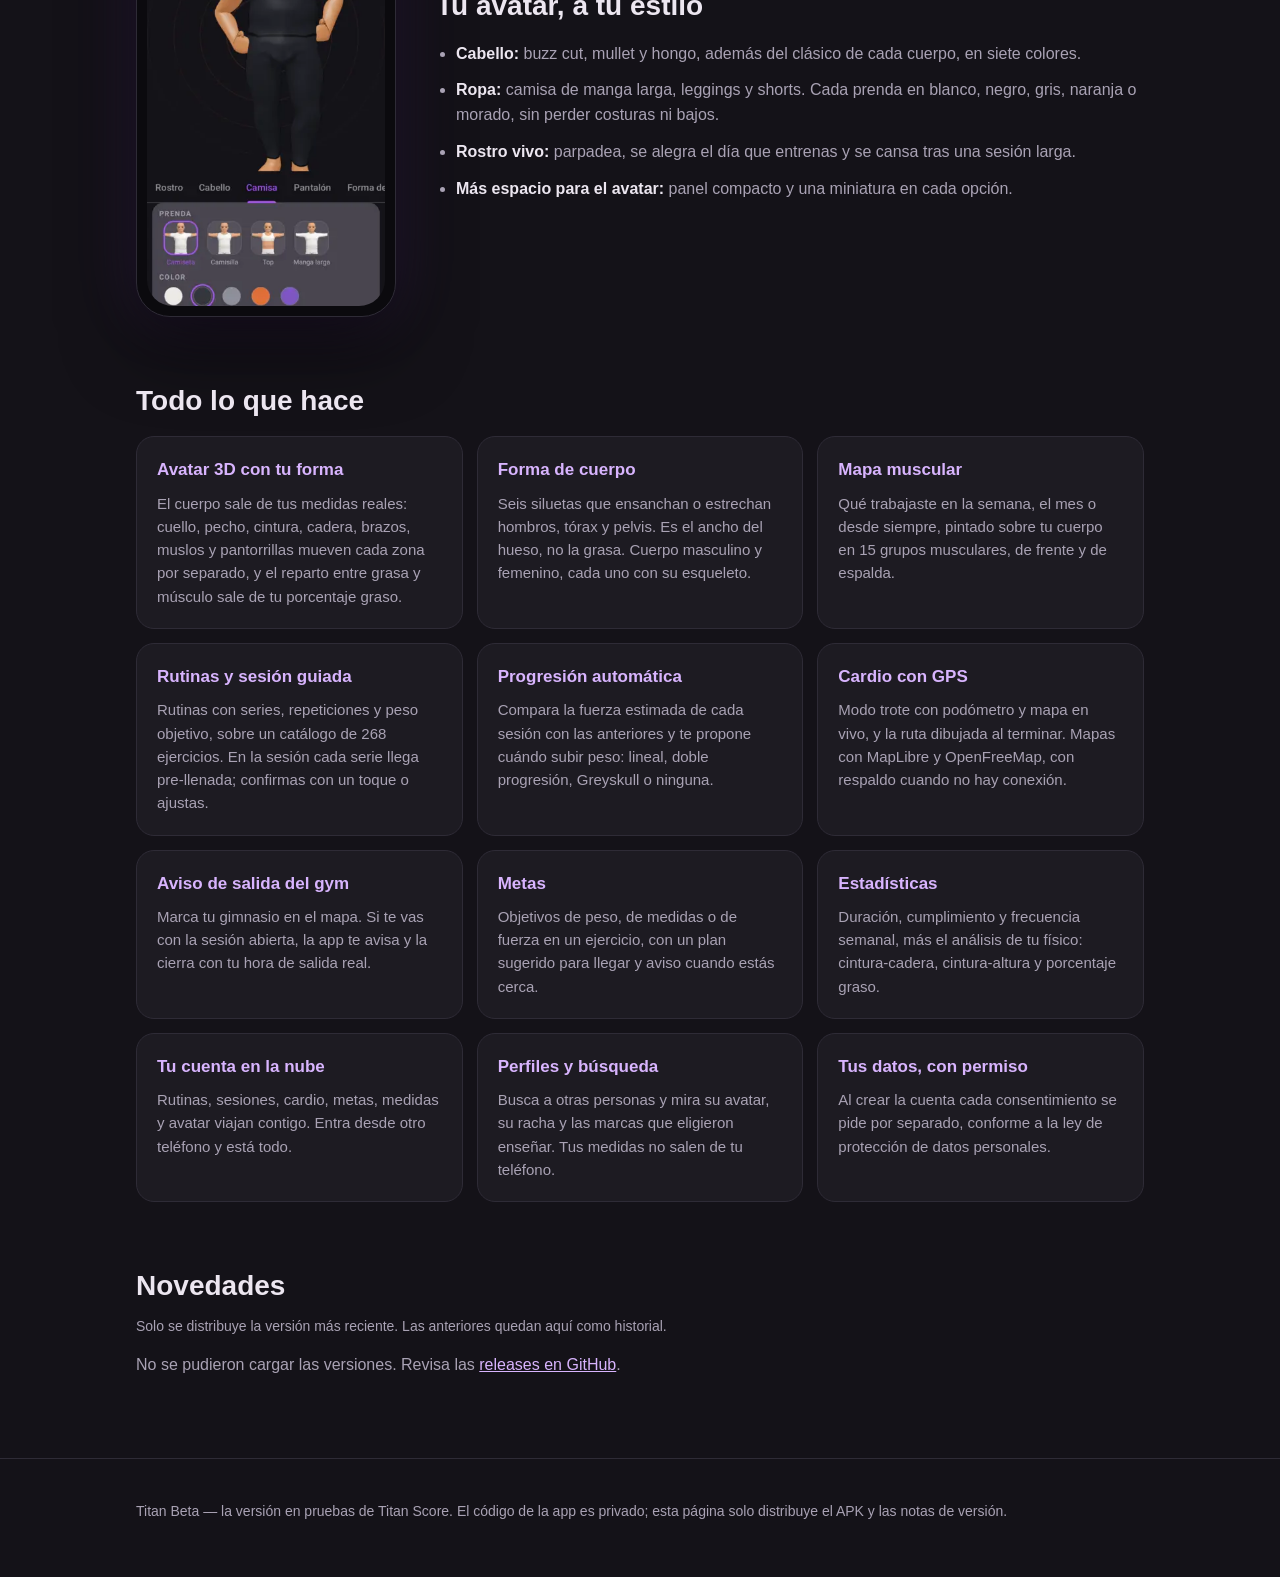
==== commit 3eaed9a1: "Añadir un código QR para descargar el APK Apunta al enlace fijo de la última versión y se oculta en " ====
--- a/index.html
+++ b/index.html
@@ -21,6 +21,10 @@
       <a id="download-link" class="btn-download" href="https://github.com/JuanOV27/titan-score-app/releases/latest" target="_blank" rel="noopener">
         Descargar APK <span id="download-version"></span>
       </a>
+      <div class="qr">
+        <img src="img/qr-descarga.svg" width="180" height="180" alt="Código QR que descarga el APK de Titan Beta">
+        <p>¿Estás en un computador? <strong>Escanea el código</strong> con la cámara del teléfono para descargar la app.</p>
+      </div>
       <p class="hint">Android 8.0 o superior. Activa "instalar apps de orígenes desconocidos" para instalarla. Titan Beta es una app aparte: se instala junto a Titan Score y tu cuenta trae todos tus datos.</p>
     </div>
     <figure class="telefono">
--- a/style.css
+++ b/style.css
@@ -129,6 +129,32 @@
   opacity: 0.85;
 }
 
+.qr {
+  display: flex;
+  align-items: center;
+  gap: 20px;
+  margin-top: 28px;
+  max-width: 34em;
+}
+
+.qr img {
+  flex: none;
+  width: 180px;
+  height: 180px;
+  border-radius: 12px;
+  background: #fff;
+}
+
+.qr p {
+  margin: 0;
+  font-size: 15px;
+  color: var(--texto-tenue);
+}
+
+.qr strong {
+  color: var(--texto);
+}
+
 .hint {
   margin-top: 16px;
   font-size: 14px;
@@ -385,6 +411,11 @@
     font-size: 17px;
   }
 
+  /* En el teléfono el botón ya descarga: el QR solo estorba. */
+  .qr {
+    display: none;
+  }
+
   .btn-download {
     width: 100%;
     justify-content: center;
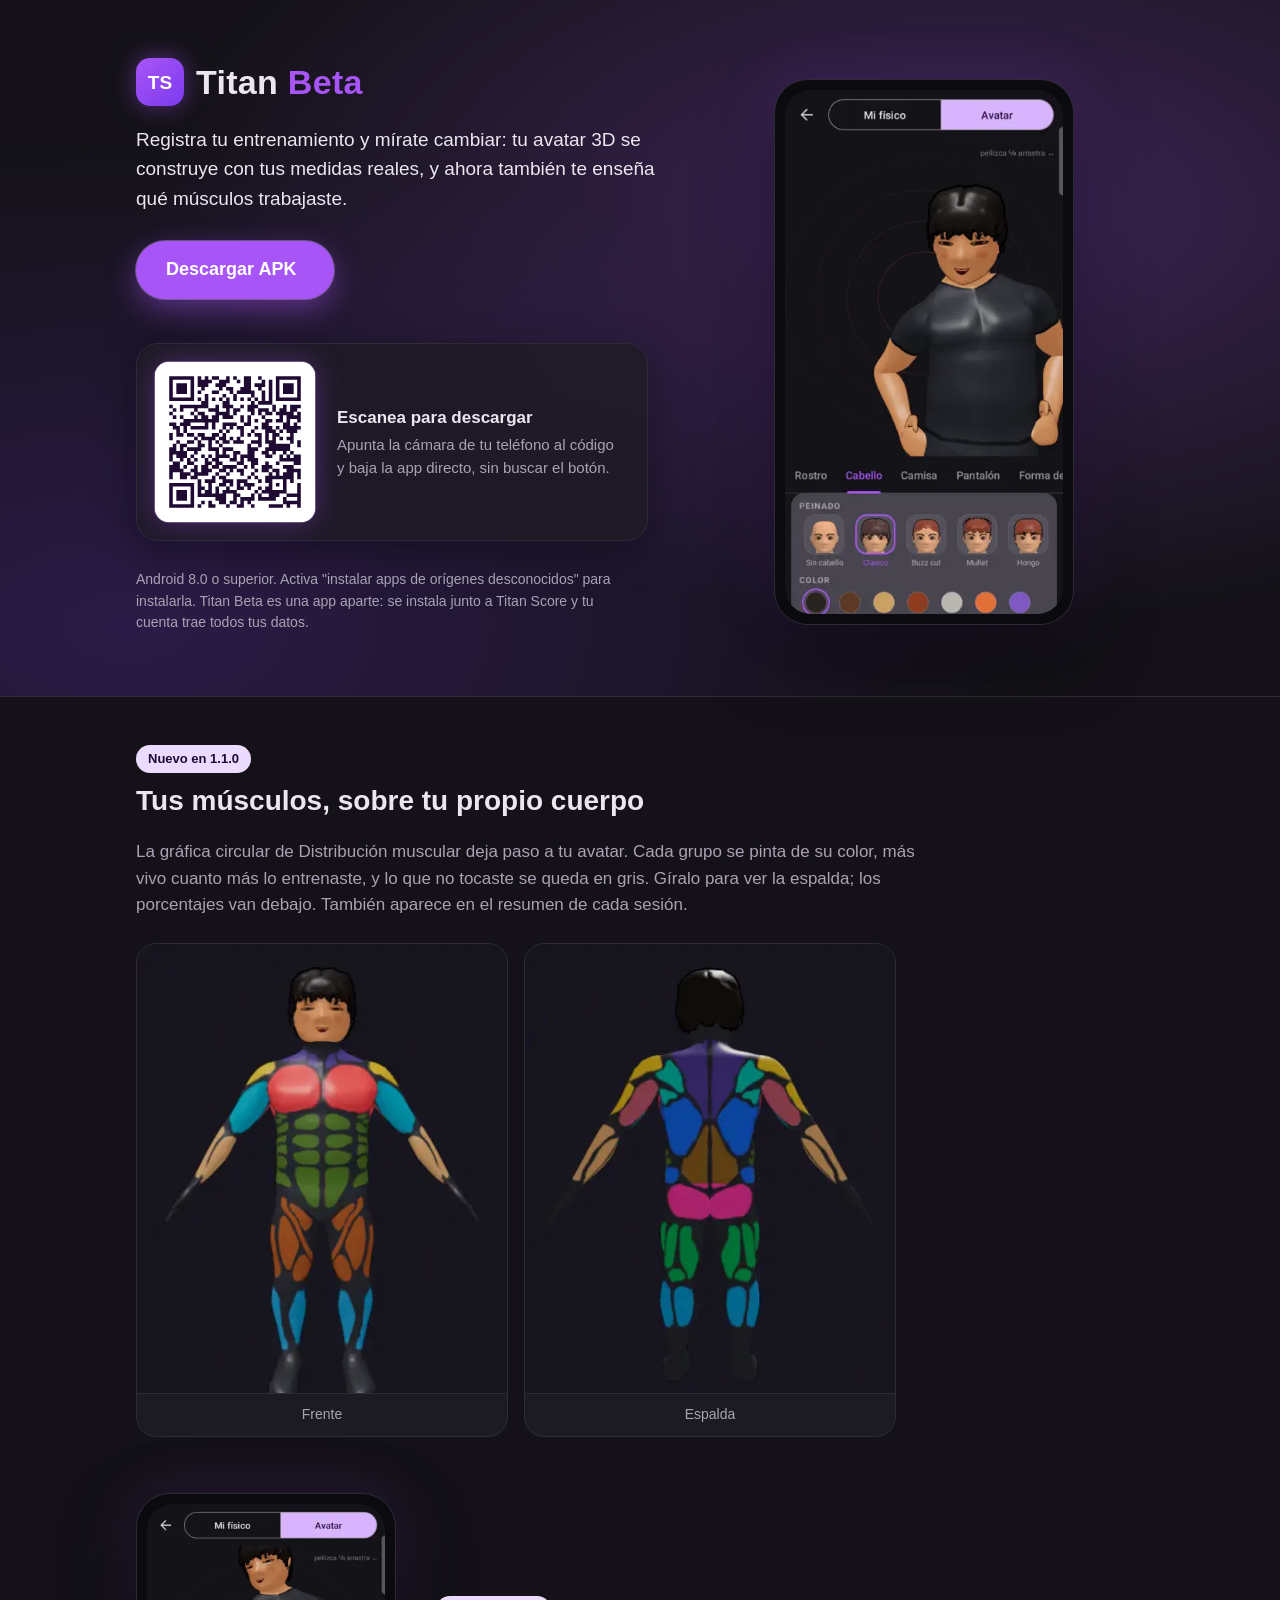
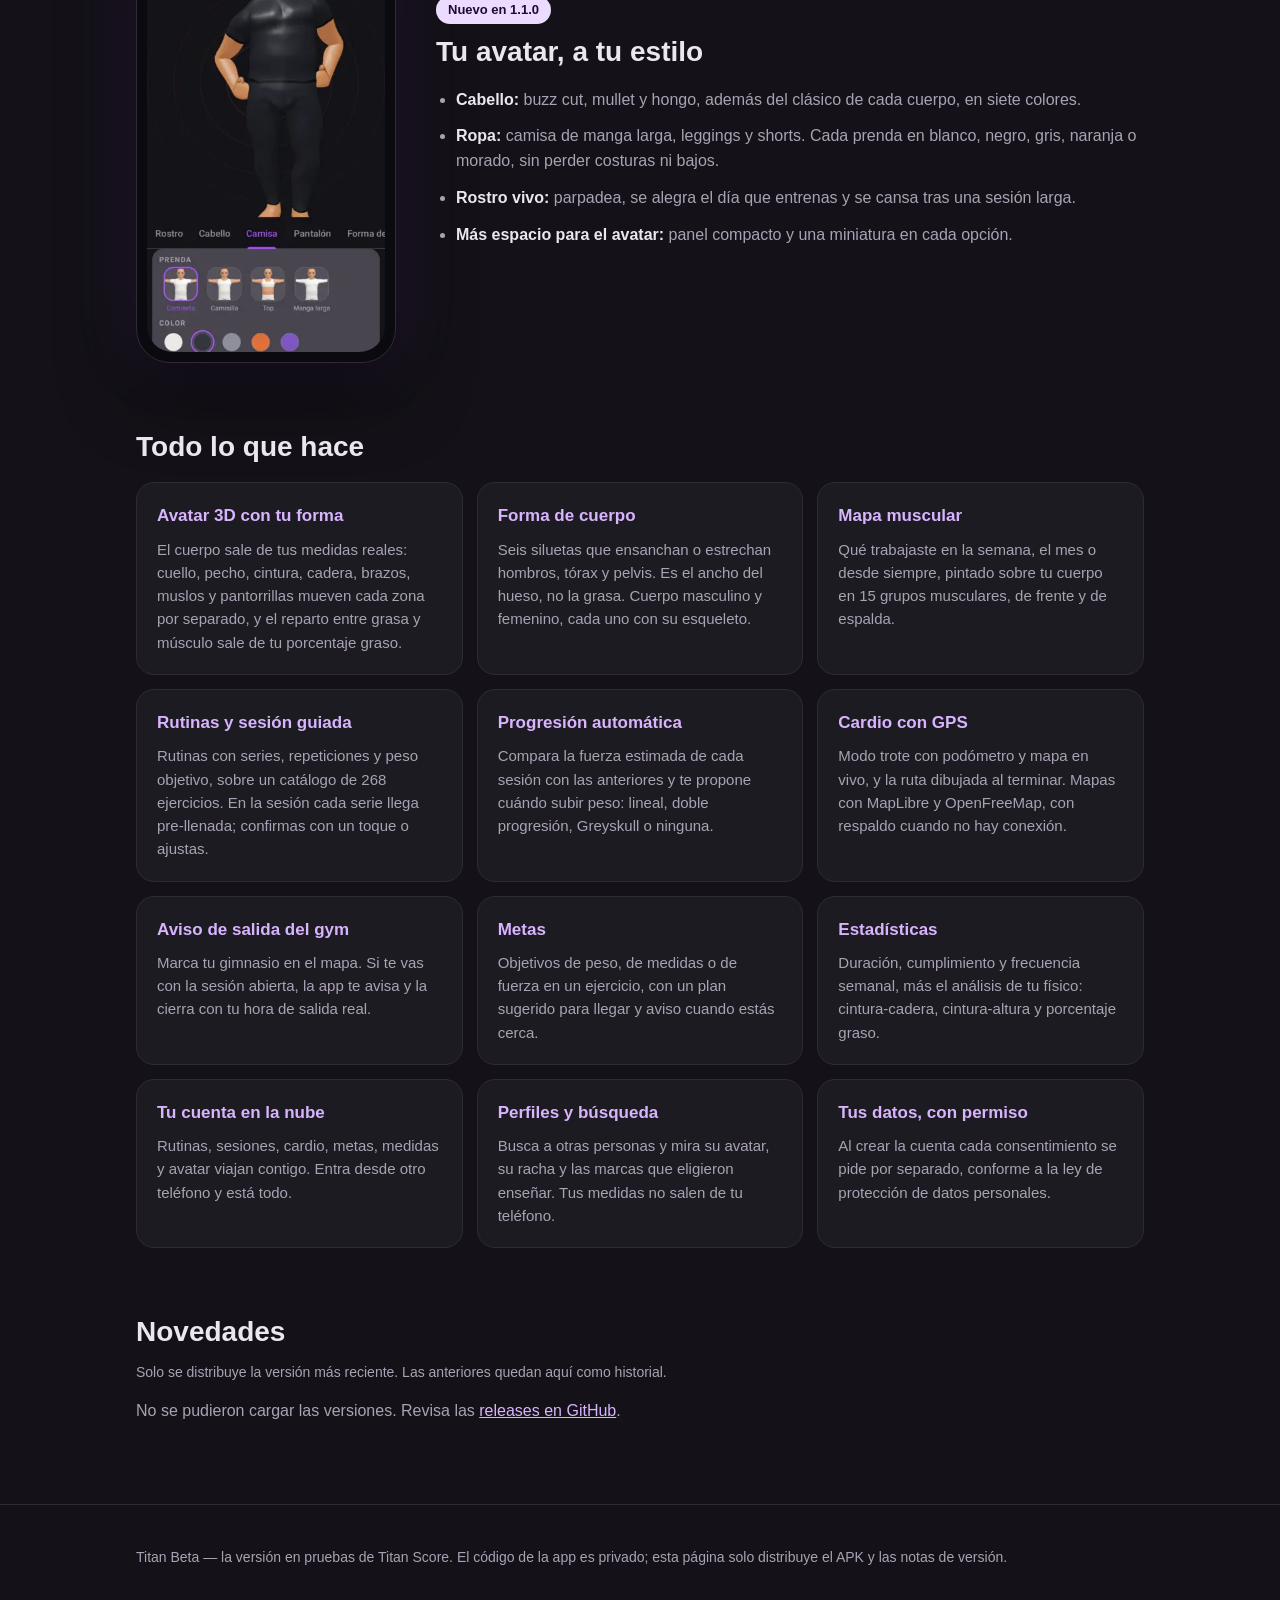
==== commit 7ebb0323: "Poner el QR en una tarjeta separada del botón de descarga Co-Authored-By: Claude Sonnet 5.5 <noreply" ====
--- a/index.html
+++ b/index.html
@@ -22,8 +22,8 @@
         Descargar APK <span id="download-version"></span>
       </a>
       <div class="qr">
-        <img src="img/qr-descarga.svg" width="180" height="180" alt="Código QR que descarga el APK de Titan Beta">
-        <p>¿Estás en un computador? <strong>Escanea el código</strong> con la cámara del teléfono para descargar la app.</p>
+        <img src="img/qr-descarga.svg" width="160" height="160" alt="Código QR que descarga el APK de Titan Beta">
+        <p><strong>Escanea para descargar</strong>Apunta la cámara de tu teléfono al código y baja la app directo, sin buscar el botón.</p>
       </div>
       <p class="hint">Android 8.0 o superior. Activa "instalar apps de orígenes desconocidos" para instalarla. Titan Beta es una app aparte: se instala junto a Titan Score y tu cuenta trae todos tus datos.</p>
     </div>
--- a/style.css
+++ b/style.css
@@ -132,31 +132,41 @@
 .qr {
   display: flex;
   align-items: center;
-  gap: 20px;
-  margin-top: 28px;
-  max-width: 34em;
+  gap: 22px;
+  margin-top: 44px;
+  padding: 18px 22px 18px 18px;
+  max-width: 32em;
+  background: rgba(29, 27, 34, 0.7);
+  border: 1px solid var(--borde);
+  border-radius: 22px;
+  box-shadow: 0 12px 40px rgba(0, 0, 0, 0.35);
 }
 
 .qr img {
   flex: none;
-  width: 180px;
-  height: 180px;
-  border-radius: 12px;
+  width: 160px;
+  height: 160px;
+  border-radius: 14px;
   background: #fff;
+  box-shadow: 0 0 0 1px rgba(216, 180, 254, 0.35), 0 0 28px rgba(168, 85, 247, 0.35);
 }
 
 .qr p {
   margin: 0;
   font-size: 15px;
+  line-height: 1.5;
   color: var(--texto-tenue);
 }
 
 .qr strong {
+  display: block;
+  margin-bottom: 4px;
+  font-size: 17px;
   color: var(--texto);
 }
 
 .hint {
-  margin-top: 16px;
+  margin-top: 28px;
   font-size: 14px;
   color: var(--texto-tenue);
   max-width: 34em;
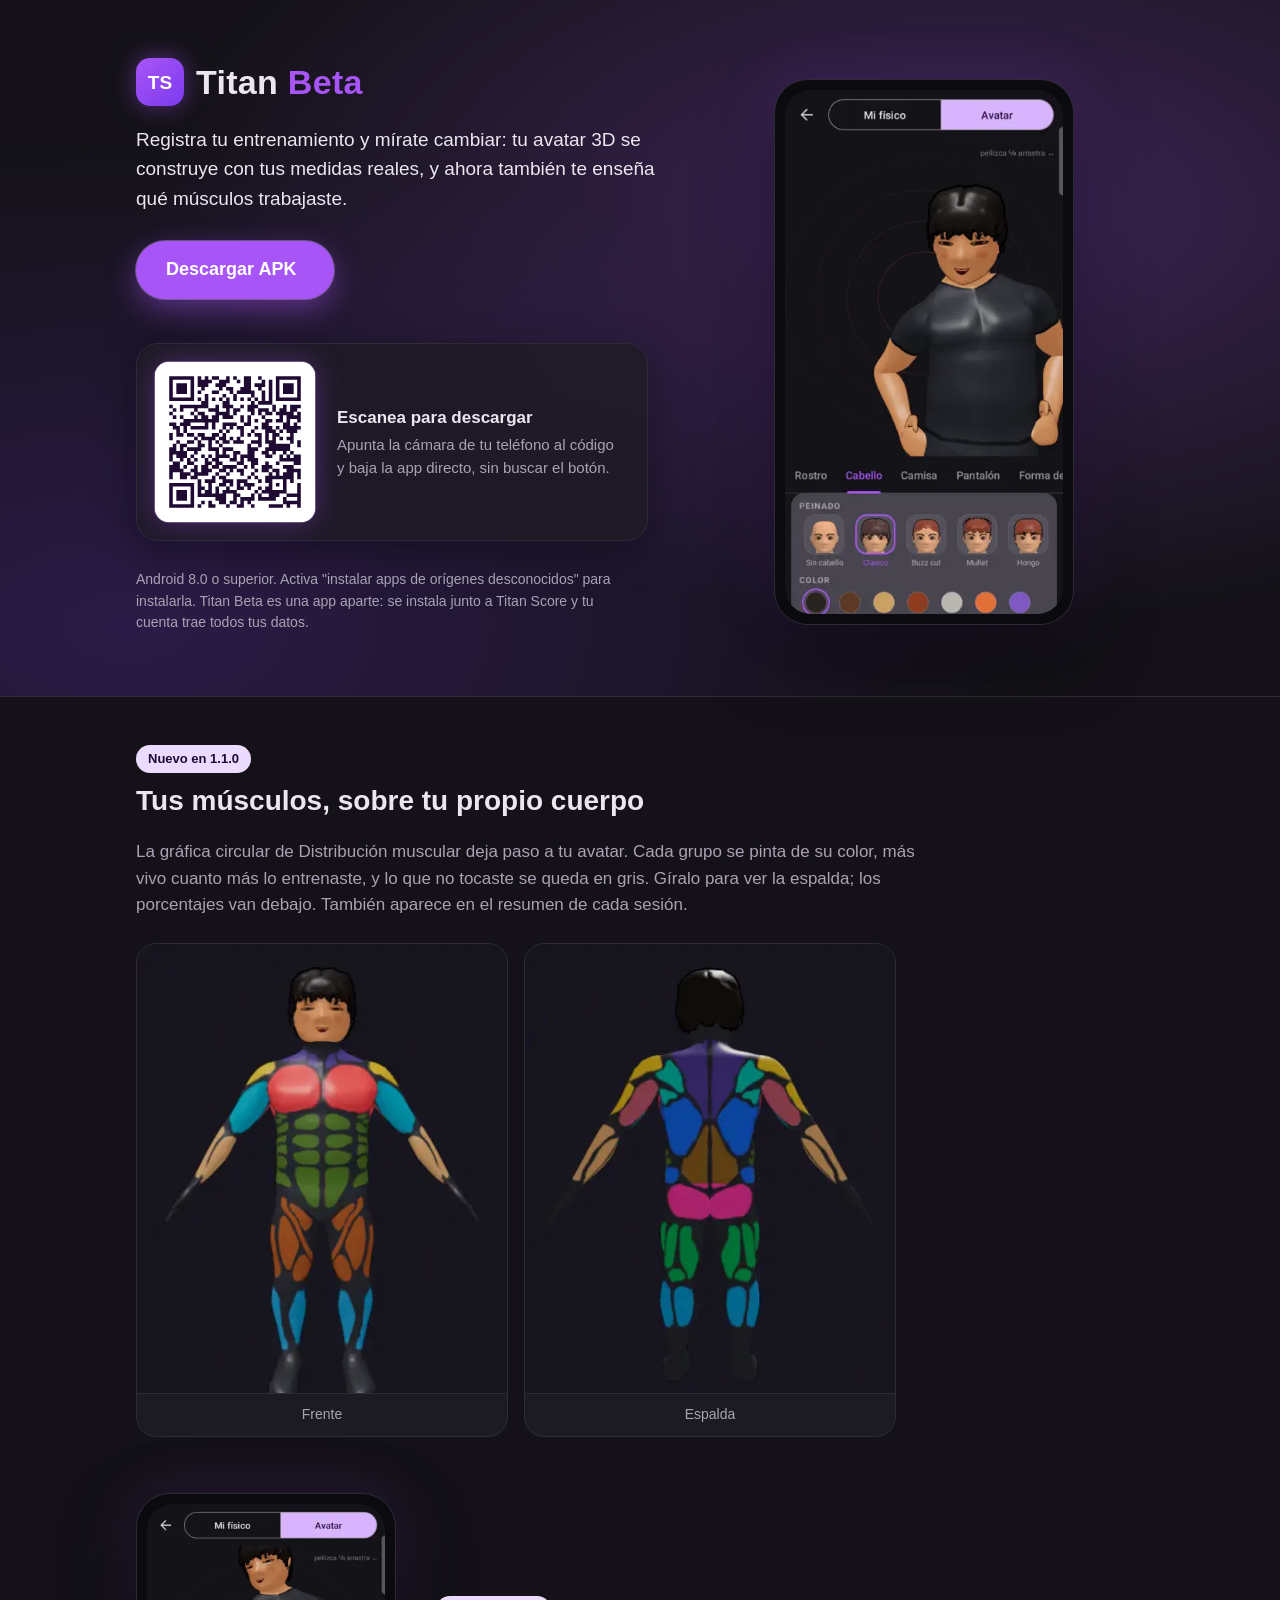
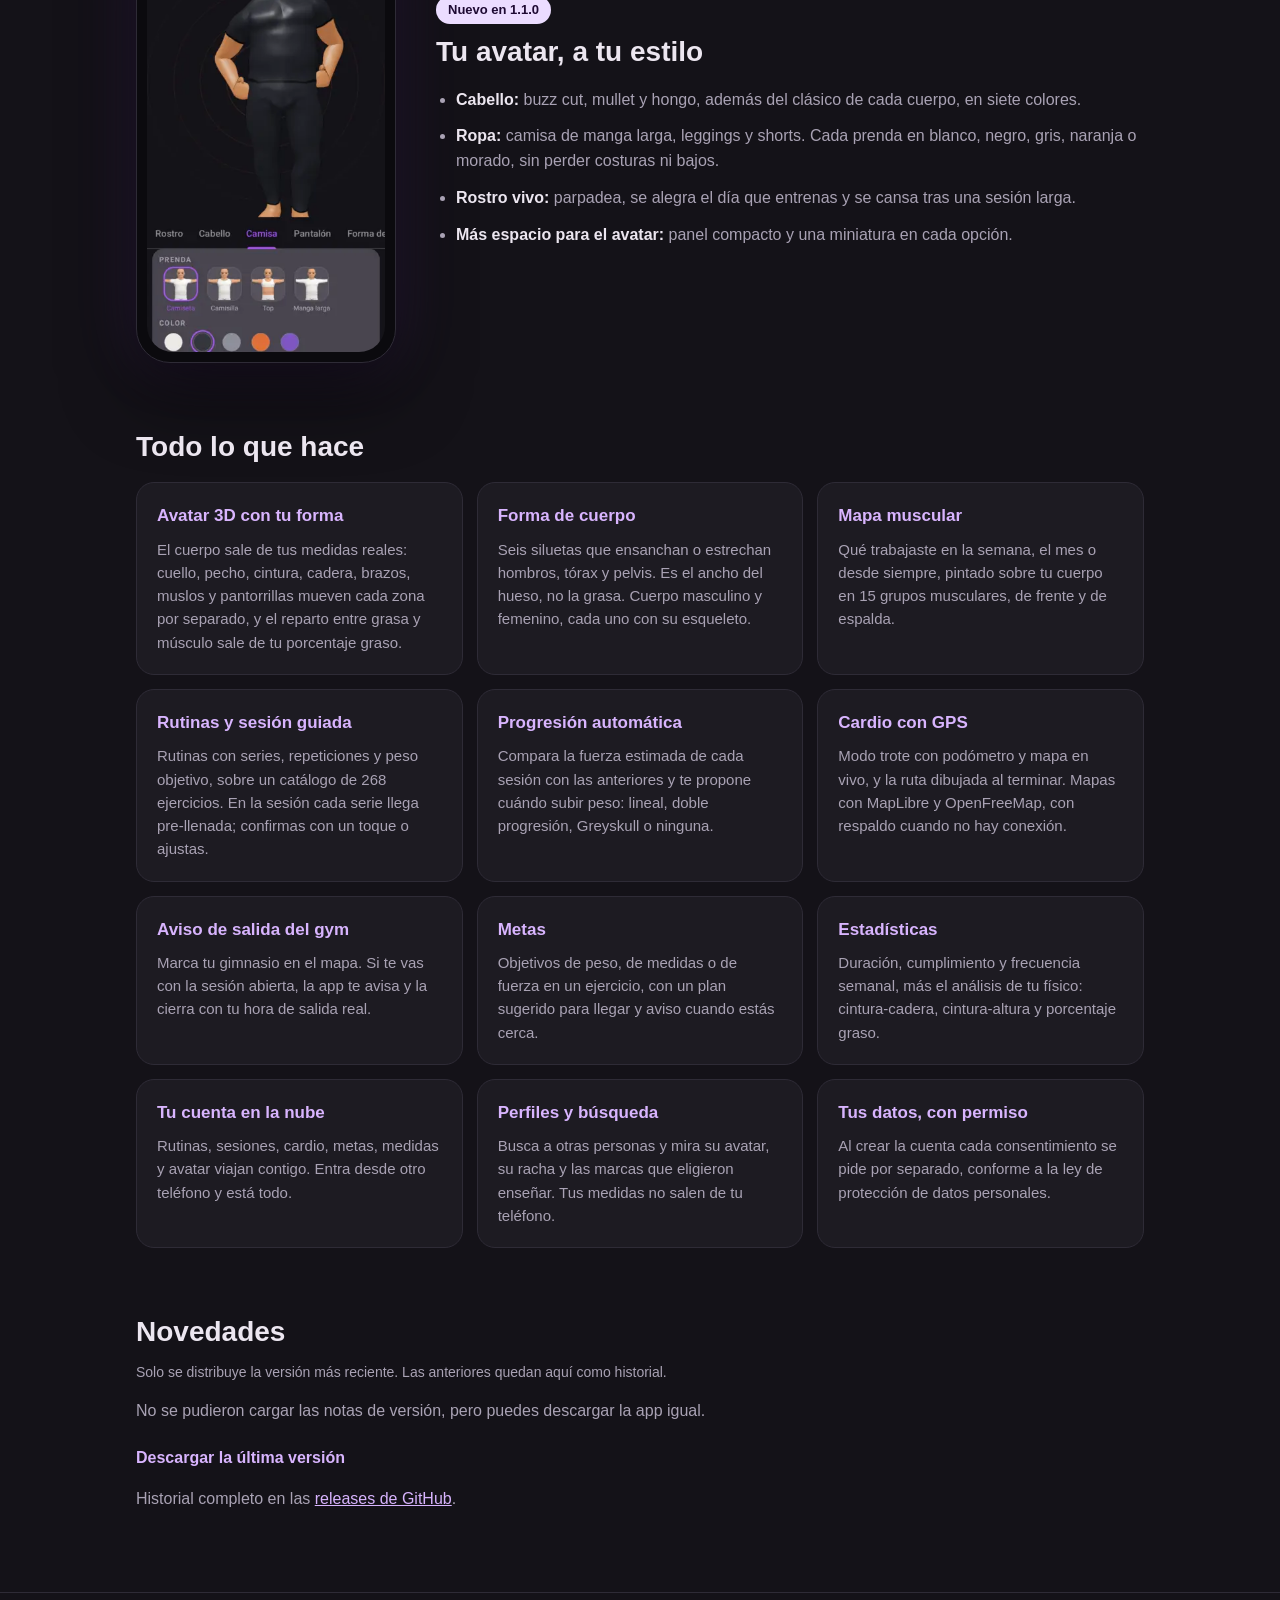
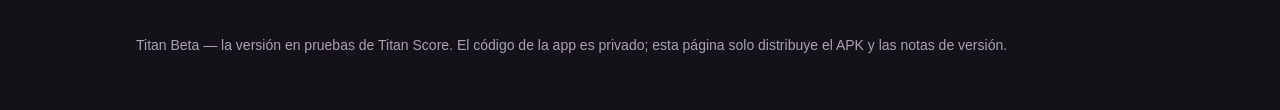
==== commit d16556f2: "Descargar siempre la última versión aunque GitHub limite su API Co-Authored-By: Claude Opus 5.5 <nor" ====
--- a/index.html
+++ b/index.html
@@ -18,7 +18,7 @@
         <span class="brand-name">Titan <span class="acento">Beta</span></span>
       </div>
       <p class="tagline">Registra tu entrenamiento y mírate cambiar: tu avatar 3D se construye con tus medidas reales, y ahora también te enseña qué músculos trabajaste.</p>
-      <a id="download-link" class="btn-download" href="https://github.com/JuanOV27/titan-score-app/releases/latest" target="_blank" rel="noopener">
+      <a id="download-link" class="btn-download" href="https://github.com/JuanOV27/titan-score-app/releases/latest/download/titan-score.apk" rel="noopener">
         Descargar APK <span id="download-version"></span>
       </a>
       <div class="qr">
